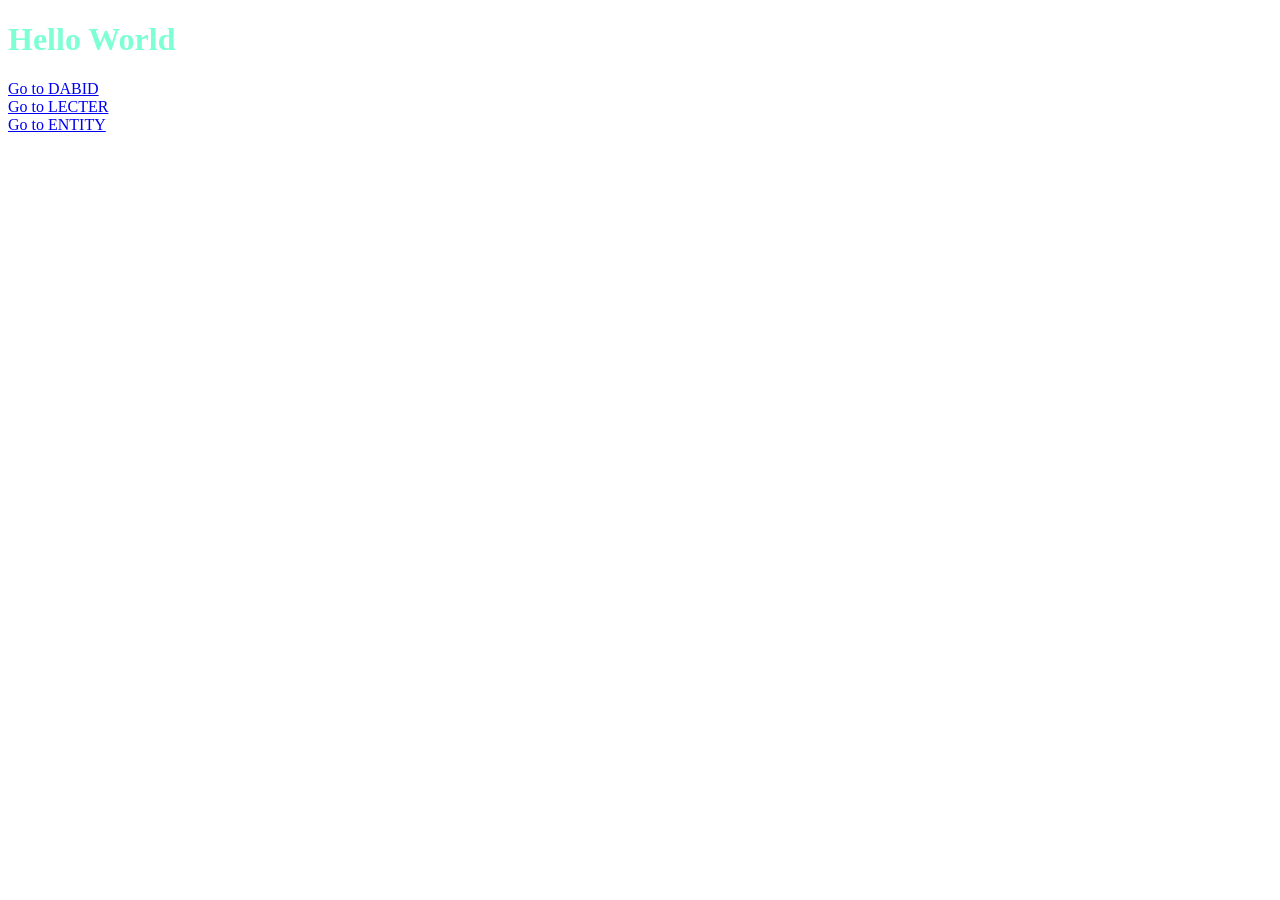
==== index.html @ 72cd7c96 "working hub and css" ====
<!DOCTYPE html>
<html>
    <head>
        <title>Diego Vegas' Portfolio</title>
        <link rel="stylesheet" href="style.css"/>
    </head>
    <body>
        <h1>Hello World</h1>
        <a href="dabid">Go to DABID</a><br>
        <a href="lecter">Go to LECTER</a><br>
        <a href="entity">Go to ENTITY</a>
    </body>
</html>
---- style.css ----
h1 {
    color:aquamarine
}
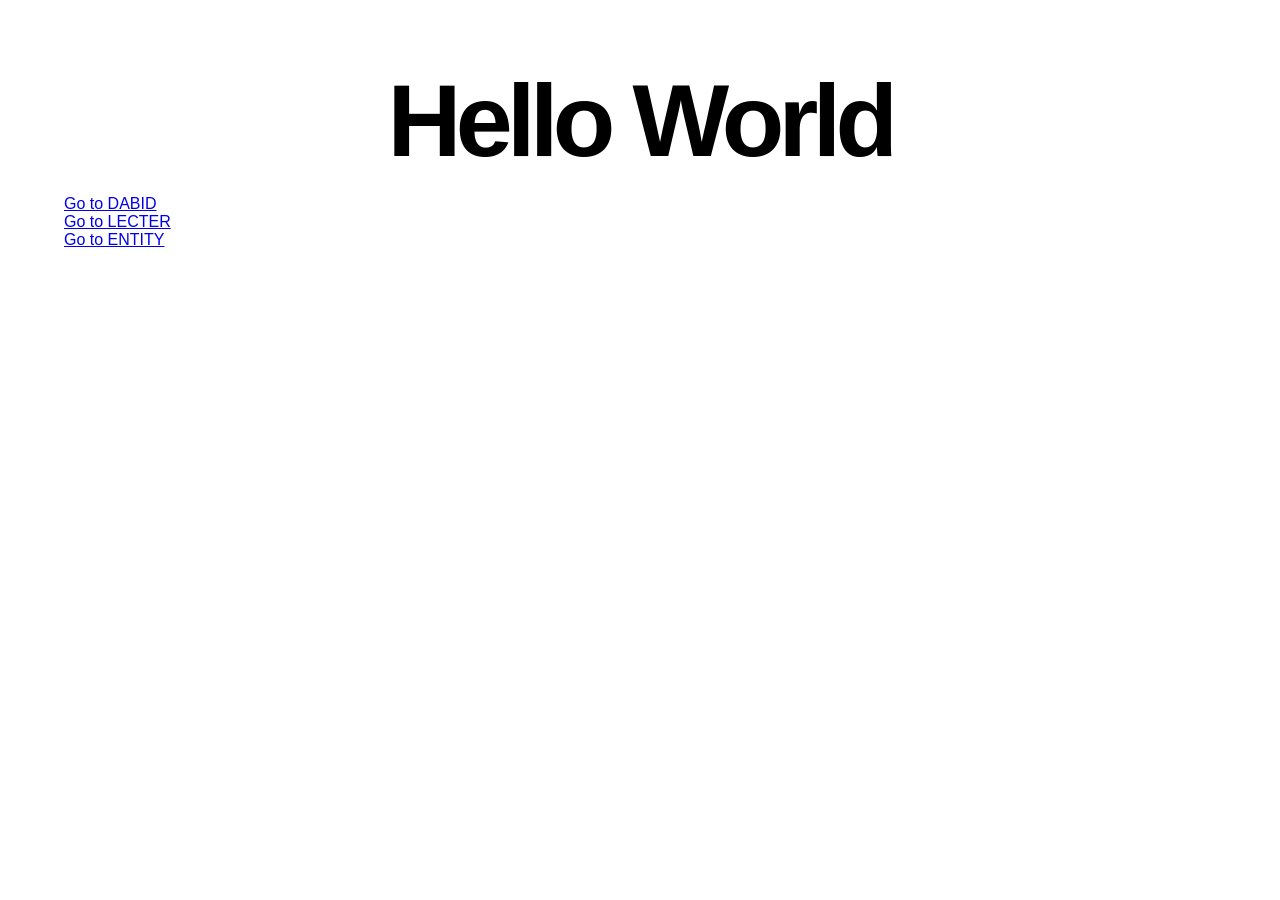
==== commit 5f604c3f: "css entity done; entity html injection fixed; favivicon and font server sending added" ====
--- a/index.html
+++ b/index.html
@@ -1,8 +1,10 @@
 <!DOCTYPE html>
 <html>
     <head>
+        <meta charset="UTF-8">
         <title>Diego Vegas' Portfolio</title>
         <link rel="stylesheet" href="style.css"/>
+        <link rel="icon" type="image/x-icon" href="resources/icono/favicon.ico">
     </head>
     <body>
         <h1>Hello World</h1>
--- a/style.css
+++ b/style.css
@@ -1,3 +1,536 @@
+:root {
+    --black: #000000;
+    --white: #ffffff;
+
+    --ink-60: #666666;
+    --ink-40: #999999;
+
+    --font-main: 'Helvetica Neue', Arial, sans-serif;
+
+    --max-width: 1180px;
+}
+
+
+/* ========================================
+   RESET
+   ======================================== */
+
+* {
+    box-sizing: border-box;
+    margin: 0;
+    padding: 0;
+}
+
+html {
+    width: 100%;
+}
+
+body {
+    width: 100%;
+    min-height: 100vh;
+
+    background: var(--white);
+    color: var(--black);
+
+    font-family: var(--font-main);
+
+    padding: 75px 5vw 80px;
+}
+
+img {
+    display: block;
+    max-width: 100%;
+}
+
+
+/* ========================================
+   MAIN TITLE
+   ======================================== */
+
 h1 {
-    color:aquamarine
+    width: 100%;
+    max-width: var(--max-width);
+
+    margin: 0 auto 28px;
+
+    font-family: var(--font-main);
+
+    font-size: clamp(3.2rem, 8vw, 7.8rem);
+    font-weight: 900;
+
+    letter-spacing: -0.055em;
+    line-height: 0.9;
+
+    text-align: center;
+
+    white-space: nowrap;
+}
+
+
+/* ========================================
+   SUBTITLE
+   ======================================== */
+
+h2 {
+    width: 100%;
+    max-width: var(--max-width);
+
+    margin: 0 auto 42px;
+
+    font-family: var(--font-main);
+
+    font-size: 13px;
+    font-weight: 500;
+
+    letter-spacing: 0.08em;
+
+    color: var(--ink-60);
+
+    text-align: center;
+
+    text-transform: uppercase;
+}
+
+
+/* ========================================
+   SEARCH FORM
+   ======================================== */
+
+form {
+    position: relative;
+
+    width: 100%;
+    max-width: var(--max-width);
+
+    height: 48px;
+
+    margin: 0 auto 22px;
+
+    border-bottom: 1.5px solid var(--black);
+}
+
+
+/* ========================================
+   SEARCH INPUT
+   ======================================== */
+
+input[type="text"] {
+    width: 100%;
+    height: 48px;
+
+    border: none;
+    outline: none;
+
+    background: transparent;
+
+    color: var(--black);
+
+    font-family: var(--font-main);
+
+    font-size: 24px;
+    font-weight: 400;
+
+    text-align: center;
+
+    padding: 17px 10px 0 10px;
+}
+
+input[type="text"]::placeholder {
+    color: var(--ink-40);
+}
+
+input[type="text"]:focus {
+    outline: none;
+}
+
+
+/* ========================================
+   SEARCH BUTTON
+   ======================================== */
+
+button[type="submit"] {
+    position: absolute;
+
+    right: 5px;
+    bottom: 8px;
+
+    width: 28px;
+    height: 28px;
+
+    border: none;
+
+    background: transparent;
+
+    cursor: pointer;
+
+    transition: opacity 0.2s ease;
+}
+
+button[type="submit"]::before {
+    content: "";
+
+    position: absolute;
+
+    width: 15px;
+    height: 15px;
+
+    left: 2px;
+    top: 2px;
+
+    border: 1.6px solid var(--black);
+
+    border-radius: 50%;
+}
+
+button[type="submit"]::after {
+    content: "";
+
+    position: absolute;
+
+    width: 8px;
+    height: 1.6px;
+
+    left: 15px;
+    top: 18px;
+
+    background: var(--black);
+
+    transform: rotate(45deg);
+    transform-origin: left center;
+}
+
+button[type="submit"]:hover {
+    opacity: 0.4;
+}
+
+
+/* ========================================
+   SEARCH STATUS
+   ======================================== */
+
+p:first-of-type {
+    width: 100%;
+    max-width: var(--max-width);
+
+    margin: 0 auto 65px;
+
+    font-family: var(--font-main);
+
+    font-size: 11px;
+    font-weight: 400;
+
+    letter-spacing: 0.015em;
+
+    color: var(--ink-40);
+
+    text-align: center;
+}
+
+
+/* ========================================
+   RESULTS GRID
+   ======================================== */
+
+.results {
+    width: 100%;
+    max-width: var(--max-width);
+
+    margin: 0 auto;
+
+    display: grid;
+
+    grid-template-columns: repeat(5, minmax(0, 1fr));
+
+    column-gap: 30px;
+
+    counter-reset: result-index;
+}
+
+
+/* ========================================
+   RESULT
+   ======================================== */
+
+.result {
+    min-width: 0;
+
+    display: flex;
+    flex-direction: column;
+
+    counter-increment: result-index;
+}
+
+
+/* ========================================
+   RESULT IMAGE
+   ======================================== */
+
+.result img {
+    width: 100%;
+    height: 220px;
+
+    object-fit: contain;
+    object-position: center;
+
+    background: var(--white);
+
+    margin: 0 auto 22px;
+
+    transition: transform 0.3s ease;
+}
+
+.result img:hover {
+    transform: scale(1.025);
+}
+
+
+/* ========================================
+   RESULT INFORMATION
+   ======================================== */
+
+.result-info {
+    width: 100%;
+
+    text-align: center;
+}
+
+
+/* ========================================
+   RESULT NUMBER
+   ======================================== */
+
+.result-info::before {
+    content: counter(result-index, decimal-leading-zero);
+
+    display: block;
+
+    margin-bottom: 9px;
+
+    font-family: var(--font-main);
+
+    font-size: 11px;
+    font-weight: 500;
+
+    letter-spacing: 0.05em;
+
+    color: var(--ink-40);
+}
+
+
+/* ========================================
+   RESULT TITLE
+   ======================================== */
+
+.result h3 {
+    min-height: 50px;
+
+    margin-bottom: 11px;
+
+    font-family: var(--font-main);
+
+    font-size: 24px;
+    font-weight: 500;
+
+    letter-spacing: -0.025em;
+
+    line-height: 1.05;
+
+    color: var(--black);
+}
+
+
+/* ========================================
+   DESCRIPTION
+   ======================================== */
+
+.result-info p {
+    width: 100%;
+    max-width: 28ch;
+
+    min-height: 54px;
+
+    margin: 0 auto 17px;
+
+    font-family: var(--font-main);
+
+    font-size: 12px;
+    font-weight: 400;
+
+    line-height: 1.5;
+
+    color: var(--ink-60);
+
+    display: -webkit-box;
+
+    line-clamp: 3;
+    -webkit-box-orient: vertical;
+
+    overflow: hidden;
+}
+
+
+/* ========================================
+   METADATA
+   ======================================== */
+
+.score,
+.ped,
+.syn,
+.qid {
+    display: block;
+
+    margin-bottom: 5px;
+
+    font-family: var(--font-main);
+
+    font-size: 10.5px;
+    font-weight: 400;
+
+    line-height: 1.4;
+
+    color: var(--ink-40);
+}
+
+
+/* ========================================
+   METADATA LABELS
+   ======================================== */
+
+.score::before,
+.ped::before,
+.syn::before,
+.qid::before {
+    font-weight: 500;
+
+    color: var(--ink-60);
+}
+
+.score::before {
+    content: "score ";
+}
+
+.ped::before {
+    content: "ped ";
+}
+
+.syn::before {
+    content: "syn ";
+}
+
+.qid::before {
+    content: "qid ";
+}
+
+
+/* ========================================
+   SCORE
+   ======================================== */
+
+.score {
+    color: var(--black);
+
+    font-weight: 600;
+}
+
+.score::before {
+    color: var(--black);
+
+    font-weight: 600;
+}
+
+
+/* ========================================
+   MOBILE
+   ======================================== */
+
+@media (max-width: 750px) {
+
+    body {
+        padding: 50px 24px 50px;
+    }
+
+
+    h1 {
+        font-size: 11vw;
+
+        letter-spacing: -0.06em;
+
+        margin-bottom: 22px;
+    }
+
+
+    h2 {
+        font-size: 10px;
+
+        line-height: 1.5;
+
+        margin-bottom: 30px;
+    }
+
+
+    form {
+        height: 44px;
+    }
+
+
+    input[type="text"] {
+        height: 44px;
+
+        font-size: 20px;
+
+        padding: 14px 10px 0 10px;
+    }
+
+
+    button[type="submit"] {
+        bottom: 6px;
+    }
+
+
+    p:first-of-type {
+        font-size: 9px;
+
+        line-height: 1.5;
+
+        margin-bottom: 45px;
+    }
+
+
+    .results {
+        grid-template-columns: repeat(2, minmax(0, 1fr));
+
+        column-gap: 20px;
+        row-gap: 45px;
+    }
+
+
+    .result img {
+        height: 180px;
+
+        margin-bottom: 17px;
+    }
+
+
+    .result h3 {
+        min-height: 42px;
+
+        font-size: 20px;
+    }
+
+
+    .result-info p {
+        min-height: 45px;
+
+        font-size: 10px;
+
+        max-width: 23ch;
+    }
+
+
+    .score,
+    .ped,
+    .syn,
+    .qid {
+        font-size: 9px;
+    }
 }
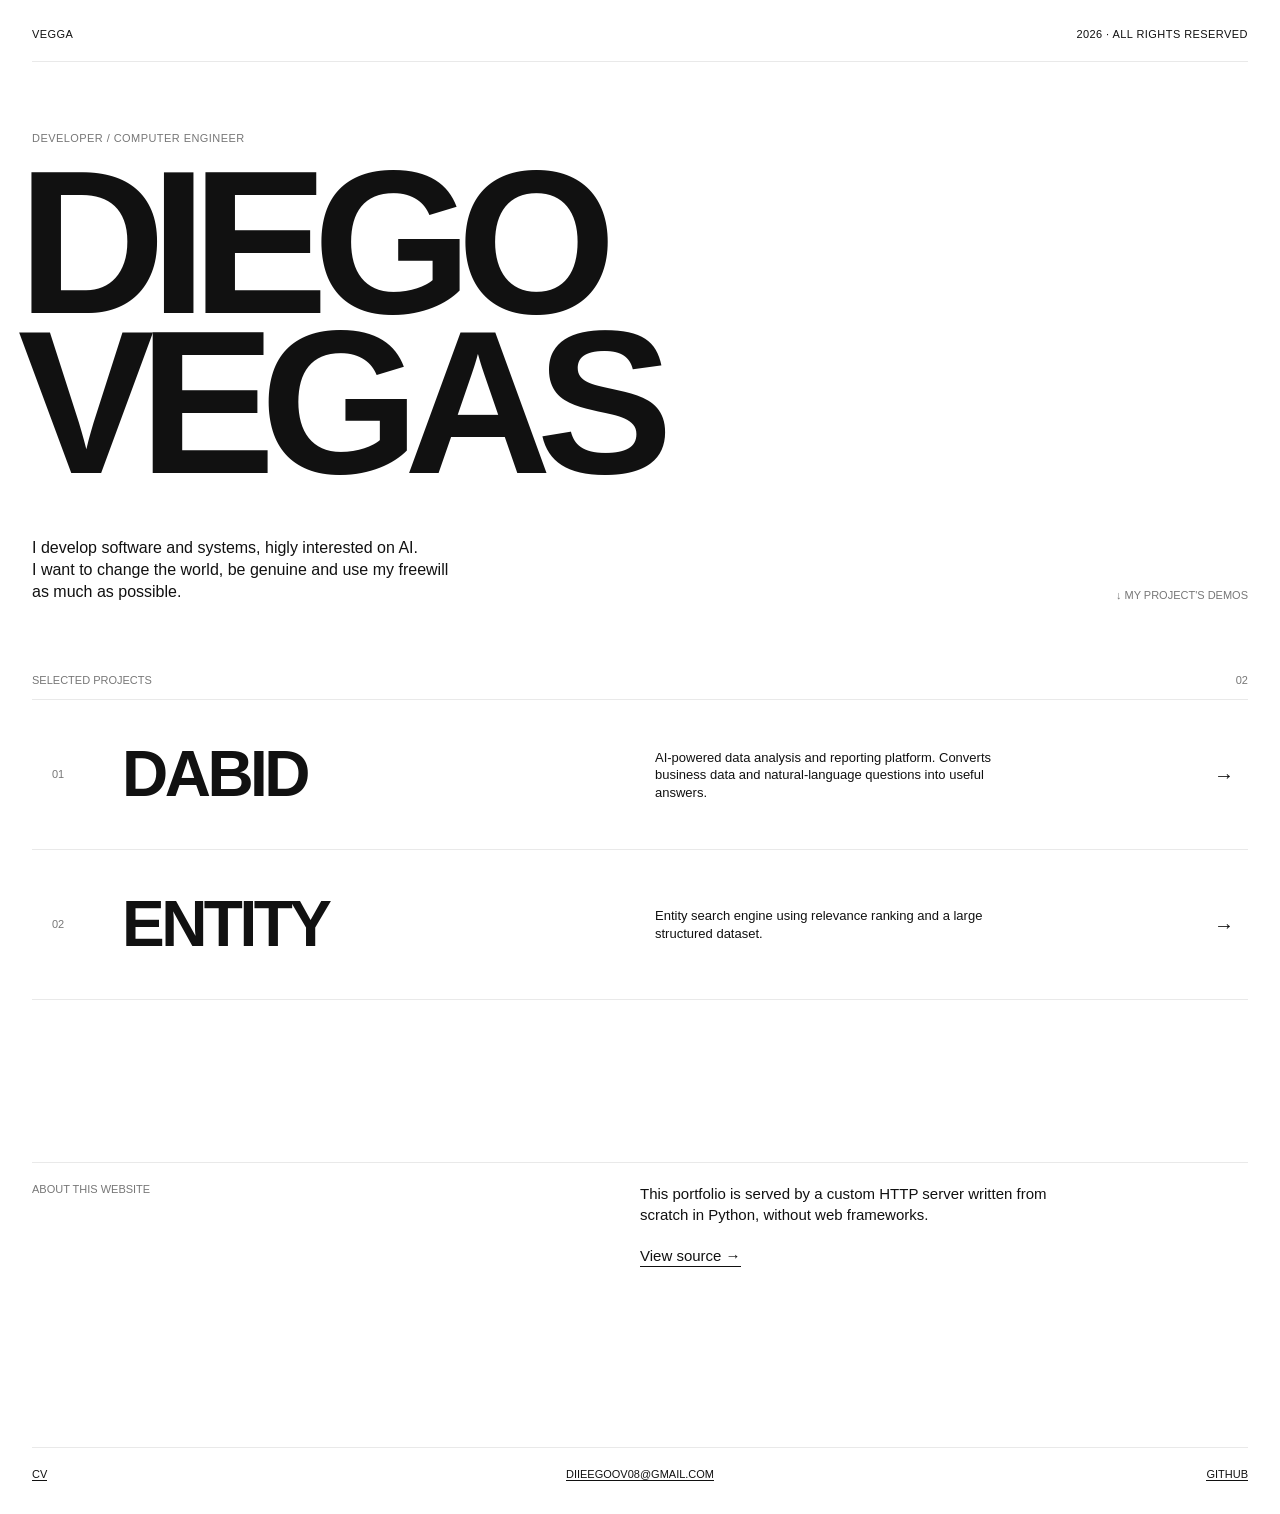
==== commit 817613b7: "css hub done and server path bug fixed" ====
--- a/index.html
+++ b/index.html
@@ -1,15 +1,167 @@
 <!DOCTYPE html>
-<html>
+
+<html lang="es">
+
     <head>
         <meta charset="UTF-8">
-        <title>Diego Vegas' Portfolio</title>
-        <link rel="stylesheet" href="style.css"/>
-        <link rel="icon" type="image/x-icon" href="resources/icono/favicon.ico">
+        <meta name="viewport" content="width=device-width, initial-scale=1.0">
+
+    <title>Diego Vegas | Portfolio</title>
+
+    <link rel="stylesheet" href="style.css">
+    <link rel="icon" type="image/x-icon" href="resources/icono/favicon.ico">
+
     </head>
+
     <body>
-        <h1>Hello World</h1>
-        <a href="dabid">Go to DABID</a><br>
-        <a href="lecter">Go to LECTER</a><br>
-        <a href="entity">Go to ENTITY</a>
+
+        <main>
+
+            <nav class="topbar">
+
+                <div class="topbar-left">
+                    <span>VEGGA</span>
+                    
+                </div>
+
+                <div class="topbar-right">
+                    2026 · ALL RIGHTS RESERVED
+                </div>
+
+            </nav>
+
+
+            <header class="hero">
+
+                <div class="hero-label">
+                    Developer / Computer Engineer
+                </div>
+
+                <h1>
+                    DIEGO<br>VEGAS
+                </h1>
+
+                <div class="hero-bottom">
+
+                    <p class="hero-description">
+                        I develop software and systems, higly interested on AI.<br>
+                        I want to change the world, be genuine and use my freewill as much as possible.
+                    </p>
+
+                    <div class="scroll-label">
+                        ↓ My project's demos
+                    </div>
+
+                </div>
+
+            </header>
+
+
+
+            <section>
+
+                <div class="section-header">
+                    <span>Selected projects</span>
+                    <span>02</span>
+                </div>
+
+
+                <div class="projects">
+
+                    <a class="project" href="dabid">
+
+                        <span class="project-number">
+                            01
+                        </span>
+
+                        <span class="project-name">
+                            DABID
+                        </span>
+
+                        <span class="project-description">
+                            AI-powered data analysis and
+                            reporting platform. Converts
+                            business data and natural-language
+                            questions into useful answers.
+                        </span>
+
+                        <span class="project-arrow">
+                            →
+                        </span>
+
+                    </a>
+
+
+                    <a class="project" href="entity">
+
+                        <span class="project-number">
+                            02
+                        </span>
+
+                        <span class="project-name">
+                            ENTITY
+                        </span>
+
+                        <span class="project-description">
+                            Entity search engine using
+                            relevance ranking and a large
+                            structured dataset.
+                        </span>
+
+                        <span class="project-arrow">
+                            →
+                        </span>
+
+                    </a>
+
+                </div>
+
+            </section>
+
+            <section class="server-section">
+
+                <div class="server-label">
+                    About this website
+                </div>
+
+                <div class="server-text">
+
+                    This portfolio is served by a custom
+                    HTTP server written from scratch in Python,
+                    without web frameworks.
+
+                    <br>
+
+                    <a href="https://github.com/kkuntav/portfolio">
+                        View source →
+                    </a>
+
+                </div>
+
+            </section>
+
+            <footer>
+
+                <div>
+                    <a href="https://github.com/kkuntav">
+                        CV
+                    </a>
+                </div>
+
+                <div class="center">
+                    <a href="mailto:diieegoov08@gmail.com" style="text-decoration: none">diieegoov08@gmail.com</a>
+                </div>
+
+                <div class="right">
+                    <a href="https://github.com/kkuntav">
+                        GITHUB
+                    </a>
+                </div>
+
+            </footer>
+
+        </main>
+
     </body>
+
 </html>
--- a/style.css
+++ b/style.css
@@ -1,536 +1,317 @@
-:root {
-    --black: #000000;
-    --white: #ffffff;
-
-    --ink-60: #666666;
-    --ink-40: #999999;
-
-    --font-main: 'Helvetica Neue', Arial, sans-serif;
-
-    --max-width: 1180px;
-}
-
-
-/* ========================================
-   RESET
-   ======================================== */
-
 * {
-    box-sizing: border-box;
-    margin: 0;
-    padding: 0;
+margin: 0;
+padding: 0;
+box-sizing: border-box;
 }
 
 html {
-    width: 100%;
+scroll-behavior: smooth;
+-webkit-font-smoothing: antialiased;
 }
 
 body {
-    width: 100%;
-    min-height: 100vh;
-
-    background: var(--white);
-    color: var(--black);
-
-    font-family: var(--font-main);
-
-    padding: 75px 5vw 80px;
-}
-
-img {
+background: #ffffff;
+color: #111111;
+font-family: Helvetica, Arial, sans-serif;
+line-height: 1.2;
+}
+
+a {
+color: inherit;
+text-decoration: none;
+}
+
+
+main {
+width: 100%;
+padding: 28px 32px 32px;
+}
+
+.topbar {
+display: grid;
+grid-template-columns: 1fr 1fr;
+align-items: center;
+
+padding-bottom: 20px;
+margin-bottom: 6vh;
+border-bottom: 1px solid #e9e9e9;
+
+font-size: 11px;
+text-transform: uppercase;
+letter-spacing: 0.04em;
+
+}
+
+.topbar-left {
+display: flex;
+align-items: center;
+gap: 8px;
+}
+
+.topbar-logo {
+width: 16px;
+height: auto;
+display: block;
+}
+
+.topbar-right {
+text-align: right;
+}
+
+.hero {
+min-height: 62vh;
+
+display: flex;
+flex-direction: column;
+justify-content: flex-end;
+
+padding-bottom: 8vh;
+
+}
+
+.hero-label {
+font-size: 11px;
+text-transform: uppercase;
+letter-spacing: 0.04em;
+color: #777777;
+
+margin-bottom: 18px;
+
+}
+
+.hero h1 {
+font-size: clamp(5rem, 16vw, 15rem);
+font-weight: 700;
+
+letter-spacing: -0.075em;
+line-height: 0.78;
+
+margin-left: -0.07em;
+
+}
+
+.hero-bottom {
+display: flex;
+justify-content: space-between;
+align-items: flex-end;
+
+margin-top: 55px;
+
+}
+
+.hero-description {
+max-width: 420px;
+
+font-size: 16px;
+line-height: 1.35;
+
+}
+
+.scroll-label {
+font-size: 11px;
+text-transform: uppercase;
+color: #777777;
+}
+
+
+.section-header {
+display: flex;
+justify-content: space-between;
+
+padding-bottom: 12px;
+
+border-bottom: 1px solid #e9e9e9;
+
+font-size: 11px;
+text-transform: uppercase;
+color: #777777;
+
+}
+
+.projects {
+margin-top: 0;
+}
+
+.project {
+display: grid;
+grid-template-columns: 70px 1fr 1fr 40px;
+align-items: center;
+
+min-height: 150px;
+
+border-bottom: 1px solid #e9e9e9;
+
+transition:
+    padding 0.25s ease,
+    background 0.25s ease;
+
+}
+
+.project {
+padding-left: 20px;
+padding-right: 20px;
+}
+
+.project-number {
+font-size: 11px;
+color: #777777;
+}
+
+.project-name {
+font-size: clamp(2.3rem, 5vw, 5rem);
+font-weight: 700;
+
+letter-spacing: -0.055em;
+line-height: 0.9;
+
+}
+
+.project-description {
+font-size: 13px;
+line-height: 1.35;
+
+max-width: 360px;
+
+}
+
+.project-arrow {
+text-align: right;
+font-size: 20px;
+
+transition: transform 0.25s ease;
+
+}
+
+.project .project-arrow {
+transform: translateX(6px);
+}
+
+.server-section {
+display: grid;
+grid-template-columns: 1fr 1fr;
+
+margin-top: 18vh;
+padding-top: 20px;
+
+border-top: 1px solid #e9e9e9;
+
+}
+
+.server-label {
+font-size: 11px;
+text-transform: uppercase;
+color: #777777;
+}
+
+.server-text {
+max-width: 420px;
+
+font-size: 15px;
+line-height: 1.4;
+
+}
+
+.server-text a {
+display: inline-block;
+
+margin-top: 20px;
+
+border-bottom: 1px solid #111111;
+
+}
+
+
+footer {
+display: grid;
+grid-template-columns: 1fr 1fr 1fr;
+
+margin-top: 20vh;
+padding-top: 20px;
+
+border-top: 1px solid #e9e9e9;
+
+font-size: 11px;
+text-transform: uppercase;
+
+}
+
+footer .center {
+text-align: center;
+}
+
+footer .right {
+text-align: right;
+} 
+
+footer a {
+border-bottom: 1px solid transparent;
+color: inherit; 
+text-decoration: none;
+border-color: #111111;
+transition: border-color 0.2s ease;
+
+}
+
+footer a:hover { text-decoration: none; }
+
+
+/* mobiel part */
+@media (max-width: 700px) {
+
+main {
+    padding: 20px;
+}
+
+.hero {
+    min-height: 65vh;
+}
+
+.hero h1 {
+    font-size: clamp(4.5rem, 23vw, 9rem);
+}
+
+.hero-bottom {
     display: block;
-    max-width: 100%;
-}
-
-
-/* ========================================
-   MAIN TITLE
-   ======================================== */
-
-h1 {
-    width: 100%;
-    max-width: var(--max-width);
-
-    margin: 0 auto 28px;
-
-    font-family: var(--font-main);
-
-    font-size: clamp(3.2rem, 8vw, 7.8rem);
-    font-weight: 900;
-
-    letter-spacing: -0.055em;
-    line-height: 0.9;
-
-    text-align: center;
-
-    white-space: nowrap;
-}
-
-
-/* ========================================
-   SUBTITLE
-   ======================================== */
-
-h2 {
-    width: 100%;
-    max-width: var(--max-width);
-
-    margin: 0 auto 42px;
-
-    font-family: var(--font-main);
-
-    font-size: 13px;
-    font-weight: 500;
-
-    letter-spacing: 0.08em;
-
-    color: var(--ink-60);
-
-    text-align: center;
-
-    text-transform: uppercase;
-}
-
-
-/* ========================================
-   SEARCH FORM
-   ======================================== */
-
-form {
-    position: relative;
-
-    width: 100%;
-    max-width: var(--max-width);
-
-    height: 48px;
-
-    margin: 0 auto 22px;
-
-    border-bottom: 1.5px solid var(--black);
-}
-
-
-/* ========================================
-   SEARCH INPUT
-   ======================================== */
-
-input[type="text"] {
-    width: 100%;
-    height: 48px;
-
-    border: none;
-    outline: none;
-
-    background: transparent;
-
-    color: var(--black);
-
-    font-family: var(--font-main);
-
-    font-size: 24px;
-    font-weight: 400;
-
-    text-align: center;
-
-    padding: 17px 10px 0 10px;
-}
-
-input[type="text"]::placeholder {
-    color: var(--ink-40);
-}
-
-input[type="text"]:focus {
-    outline: none;
-}
-
-
-/* ========================================
-   SEARCH BUTTON
-   ======================================== */
-
-button[type="submit"] {
-    position: absolute;
-
-    right: 5px;
-    bottom: 8px;
-
-    width: 28px;
-    height: 28px;
-
-    border: none;
-
-    background: transparent;
-
-    cursor: pointer;
-
-    transition: opacity 0.2s ease;
-}
-
-button[type="submit"]::before {
-    content: "";
-
-    position: absolute;
-
-    width: 15px;
-    height: 15px;
-
-    left: 2px;
-    top: 2px;
-
-    border: 1.6px solid var(--black);
-
-    border-radius: 50%;
-}
-
-button[type="submit"]::after {
-    content: "";
-
-    position: absolute;
-
-    width: 8px;
-    height: 1.6px;
-
-    left: 15px;
-    top: 18px;
-
-    background: var(--black);
-
-    transform: rotate(45deg);
-    transform-origin: left center;
-}
-
-button[type="submit"]:hover {
-    opacity: 0.4;
-}
-
-
-/* ========================================
-   SEARCH STATUS
-   ======================================== */
-
-p:first-of-type {
-    width: 100%;
-    max-width: var(--max-width);
-
-    margin: 0 auto 65px;
-
-    font-family: var(--font-main);
-
-    font-size: 11px;
-    font-weight: 400;
-
-    letter-spacing: 0.015em;
-
-    color: var(--ink-40);
-
-    text-align: center;
-}
-
-
-/* ========================================
-   RESULTS GRID
-   ======================================== */
-
-.results {
-    width: 100%;
-    max-width: var(--max-width);
-
-    margin: 0 auto;
-
-    display: grid;
-
-    grid-template-columns: repeat(5, minmax(0, 1fr));
-
-    column-gap: 30px;
-
-    counter-reset: result-index;
-}
-
-
-/* ========================================
-   RESULT
-   ======================================== */
-
-.result {
-    min-width: 0;
-
-    display: flex;
-    flex-direction: column;
-
-    counter-increment: result-index;
-}
-
-
-/* ========================================
-   RESULT IMAGE
-   ======================================== */
-
-.result img {
-    width: 100%;
-    height: 220px;
-
-    object-fit: contain;
-    object-position: center;
-
-    background: var(--white);
-
-    margin: 0 auto 22px;
-
-    transition: transform 0.3s ease;
-}
-
-.result img:hover {
-    transform: scale(1.025);
-}
-
-
-/* ========================================
-   RESULT INFORMATION
-   ======================================== */
-
-.result-info {
-    width: 100%;
-
-    text-align: center;
-}
-
-
-/* ========================================
-   RESULT NUMBER
-   ======================================== */
-
-.result-info::before {
-    content: counter(result-index, decimal-leading-zero);
-
-    display: block;
-
-    margin-bottom: 9px;
-
-    font-family: var(--font-main);
-
-    font-size: 11px;
-    font-weight: 500;
-
-    letter-spacing: 0.05em;
-
-    color: var(--ink-40);
-}
-
-
-/* ========================================
-   RESULT TITLE
-   ======================================== */
-
-.result h3 {
-    min-height: 50px;
-
-    margin-bottom: 11px;
-
-    font-family: var(--font-main);
-
-    font-size: 24px;
-    font-weight: 500;
-
-    letter-spacing: -0.025em;
-
-    line-height: 1.05;
-
-    color: var(--black);
-}
-
-
-/* ========================================
-   DESCRIPTION
-   ======================================== */
-
-.result-info p {
-    width: 100%;
-    max-width: 28ch;
-
-    min-height: 54px;
-
-    margin: 0 auto 17px;
-
-    font-family: var(--font-main);
-
-    font-size: 12px;
-    font-weight: 400;
-
-    line-height: 1.5;
-
-    color: var(--ink-60);
-
-    display: -webkit-box;
-
-    line-clamp: 3;
-    -webkit-box-orient: vertical;
-
-    overflow: hidden;
-}
-
-
-/* ========================================
-   METADATA
-   ======================================== */
-
-.score,
-.ped,
-.syn,
-.qid {
-    display: block;
-
-    margin-bottom: 5px;
-
-    font-family: var(--font-main);
-
-    font-size: 10.5px;
-    font-weight: 400;
-
-    line-height: 1.4;
-
-    color: var(--ink-40);
-}
-
-
-/* ========================================
-   METADATA LABELS
-   ======================================== */
-
-.score::before,
-.ped::before,
-.syn::before,
-.qid::before {
-    font-weight: 500;
-
-    color: var(--ink-60);
-}
-
-.score::before {
-    content: "score ";
-}
-
-.ped::before {
-    content: "ped ";
-}
-
-.syn::before {
-    content: "syn ";
-}
-
-.qid::before {
-    content: "qid ";
-}
-
-
-/* ========================================
-   SCORE
-   ======================================== */
-
-.score {
-    color: var(--black);
-
-    font-weight: 600;
-}
-
-.score::before {
-    color: var(--black);
-
-    font-weight: 600;
-}
-
-
-/* ========================================
-   MOBILE
-   ======================================== */
-
-@media (max-width: 750px) {
-
-    body {
-        padding: 50px 24px 50px;
-    }
-
-
-    h1 {
-        font-size: 11vw;
-
-        letter-spacing: -0.06em;
-
-        margin-bottom: 22px;
-    }
-
-
-    h2 {
-        font-size: 10px;
-
-        line-height: 1.5;
-
-        margin-bottom: 30px;
-    }
-
-
-    form {
-        height: 44px;
-    }
-
-
-    input[type="text"] {
-        height: 44px;
-
-        font-size: 20px;
-
-        padding: 14px 10px 0 10px;
-    }
-
-
-    button[type="submit"] {
-        bottom: 6px;
-    }
-
-
-    p:first-of-type {
-        font-size: 9px;
-
-        line-height: 1.5;
-
-        margin-bottom: 45px;
-    }
-
-
-    .results {
-        grid-template-columns: repeat(2, minmax(0, 1fr));
-
-        column-gap: 20px;
-        row-gap: 45px;
-    }
-
-
-    .result img {
-        height: 180px;
-
-        margin-bottom: 17px;
-    }
-
-
-    .result h3 {
-        min-height: 42px;
-
-        font-size: 20px;
-    }
-
-
-    .result-info p {
-        min-height: 45px;
-
-        font-size: 10px;
-
-        max-width: 23ch;
-    }
-
-
-    .score,
-    .ped,
-    .syn,
-    .qid {
-        font-size: 9px;
-    }
+}
+
+.hero-description {
+    max-width: 330px;
+}
+
+.scroll-label {
+    margin-top: 30px;
+}
+
+.project {
+    grid-template-columns: 35px 1fr 25px;
+    min-height: 125px;
+}
+
+.project-description {
+    display: none;
+}
+
+.project-name {
+    font-size: clamp(2.2rem, 12vw, 4rem);
+}
+
+.server-section {
+    grid-template-columns: 1fr;
+    gap: 30px;
+
+    margin-top: 15vh;
+}
+
+footer {
+    grid-template-columns: 1fr;
+    gap: 15px;
+
+    margin-top: 15vh;
+}
+
+footer .center,
+footer .right {
+    text-align: left;
+}
+
 }
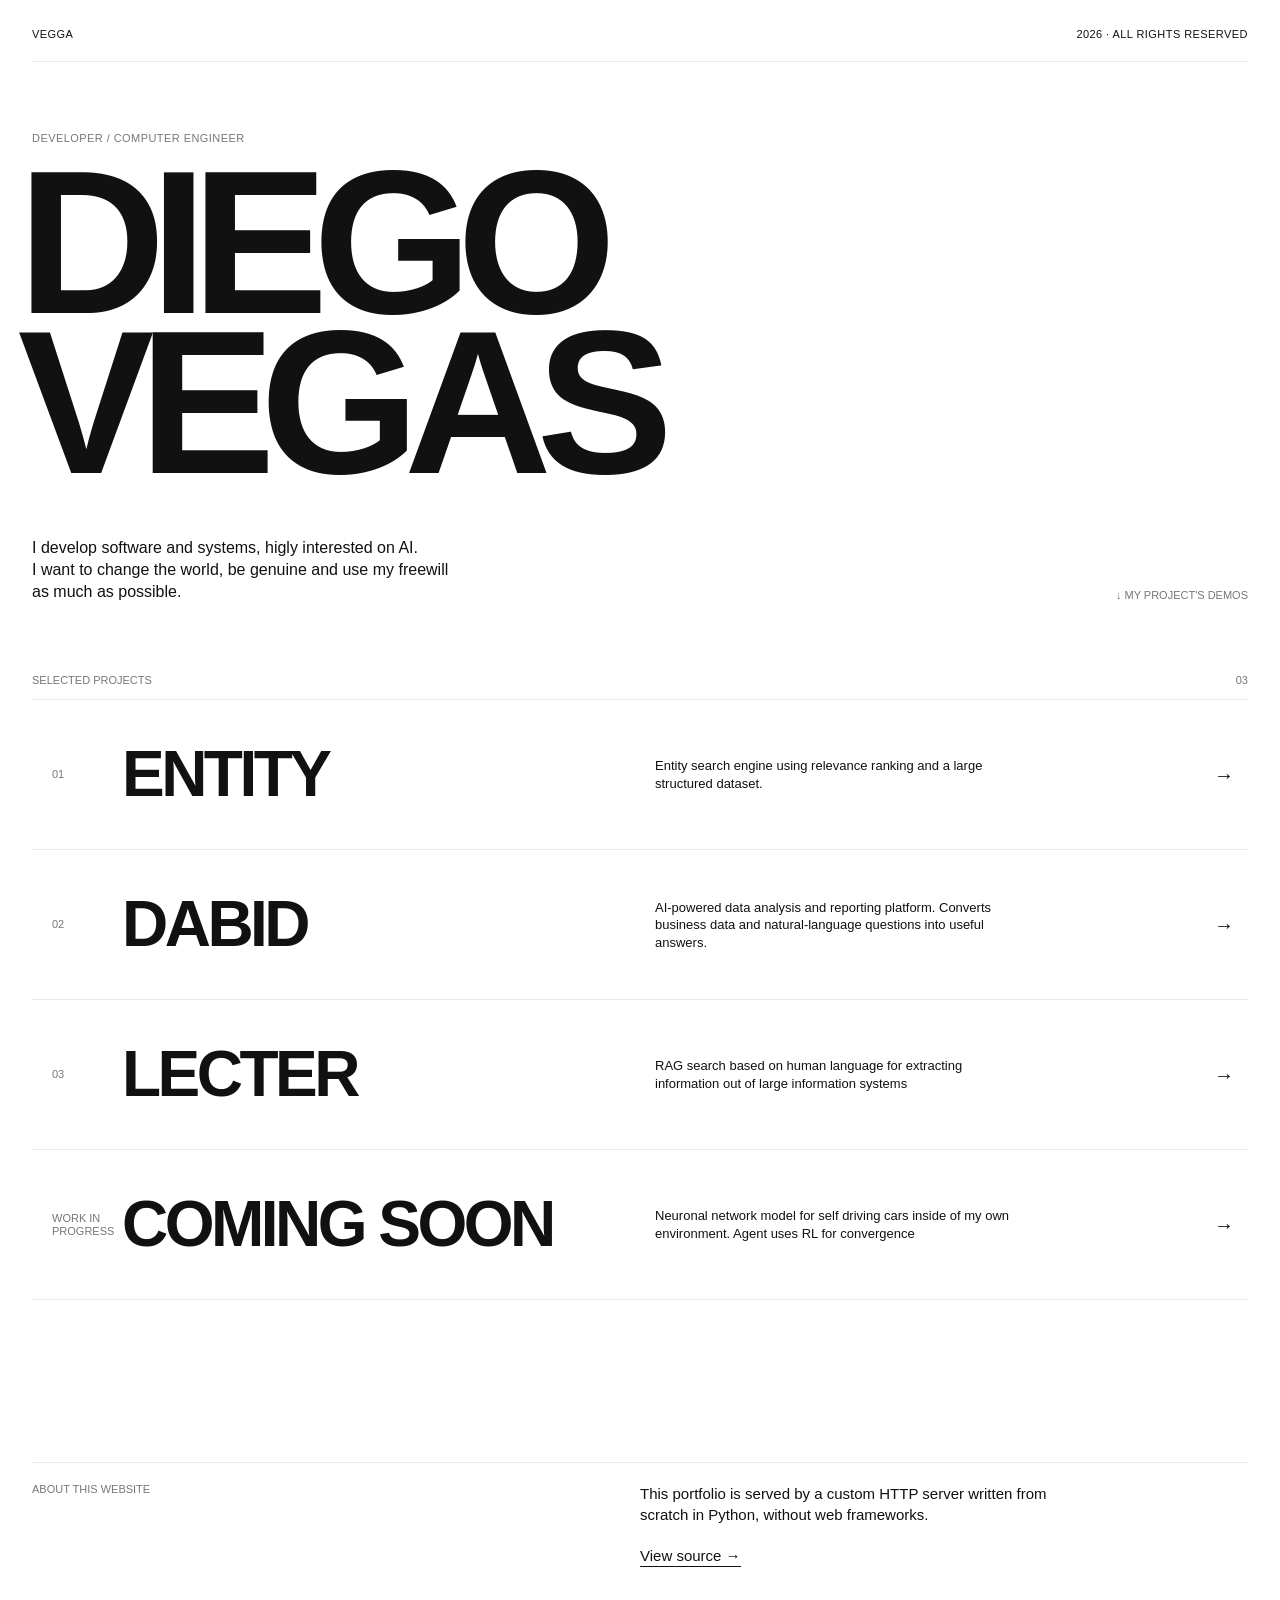
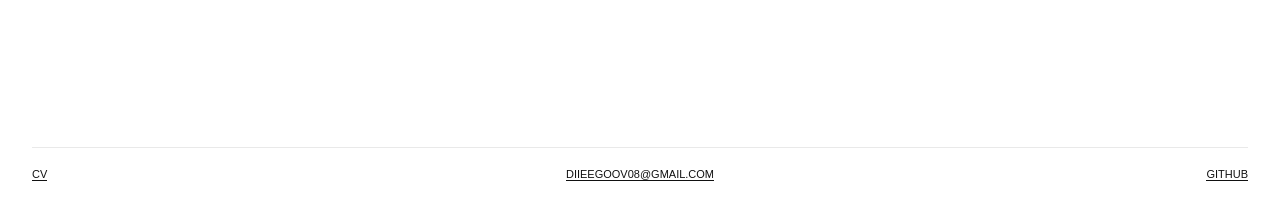
==== commit f70b3d54: "setting for rest of projects" ====
--- a/index.html
+++ b/index.html
@@ -62,16 +62,38 @@
 
                 <div class="section-header">
                     <span>Selected projects</span>
-                    <span>02</span>
+                    <span>03</span>
                 </div>
 
 
                 <div class="projects">
 
+                    <a class="project" href="entity">
+
+                        <span class="project-number">
+                            01
+                        </span>
+
+                        <span class="project-name">
+                            ENTITY
+                        </span>
+
+                        <span class="project-description">
+                            Entity search engine using
+                            relevance ranking and a large
+                            structured dataset.
+                        </span>
+
+                        <span class="project-arrow">
+                            →
+                        </span>
+
+                    </a>
+
                     <a class="project" href="dabid">
 
                         <span class="project-number">
-                            01
+                            02
                         </span>
 
                         <span class="project-name">
@@ -91,21 +113,41 @@
 
                     </a>
 
-
-                    <a class="project" href="entity">
-
-                        <span class="project-number">
-                            02
-                        </span>
-
-                        <span class="project-name">
-                            ENTITY
-                        </span>
-
-                        <span class="project-description">
-                            Entity search engine using
-                            relevance ranking and a large
-                            structured dataset.
+                    <a class="project" href="lecter">
+
+                        <span class="project-number">
+                            03
+                        </span>
+
+                        <span class="project-name">
+                            LECTER
+                        </span>
+
+                        <span class="project-description">
+                            RAG search based on human language 
+                            for extracting information out of large
+                            information systems
+                        </span>
+
+                        <span class="project-arrow">
+                            →
+                        </span>
+
+                    </a>
+
+                    <a class="project" href="">
+
+                        <span class="project-number">
+                            WORK IN<br>PROGRESS
+                        </span>
+
+                        <span class="project-name">
+                            COMING SOON
+                        </span>
+
+                        <span class="project-description">
+                            Neuronal network model for self driving cars inside
+                            of my own environment. Agent uses RL for convergence
                         </span>
 
                         <span class="project-arrow">
--- a/style.css
+++ b/style.css
@@ -254,6 +254,20 @@
 
 footer a:hover { text-decoration: none; }
 
+/* SCROLLBAR */ 
+::-webkit-scrollbar { 
+    width: 5px; 
+} 
+::-webkit-scrollbar-track { 
+    background: #ffffff; 
+} 
+::-webkit-scrollbar-thumb { 
+    background: #cccccc; 
+} 
+::-webkit-scrollbar-thumb:hover { 
+    background: #999999; 
+}
+
 
 /* mobiel part */
 @media (max-width: 700px) {
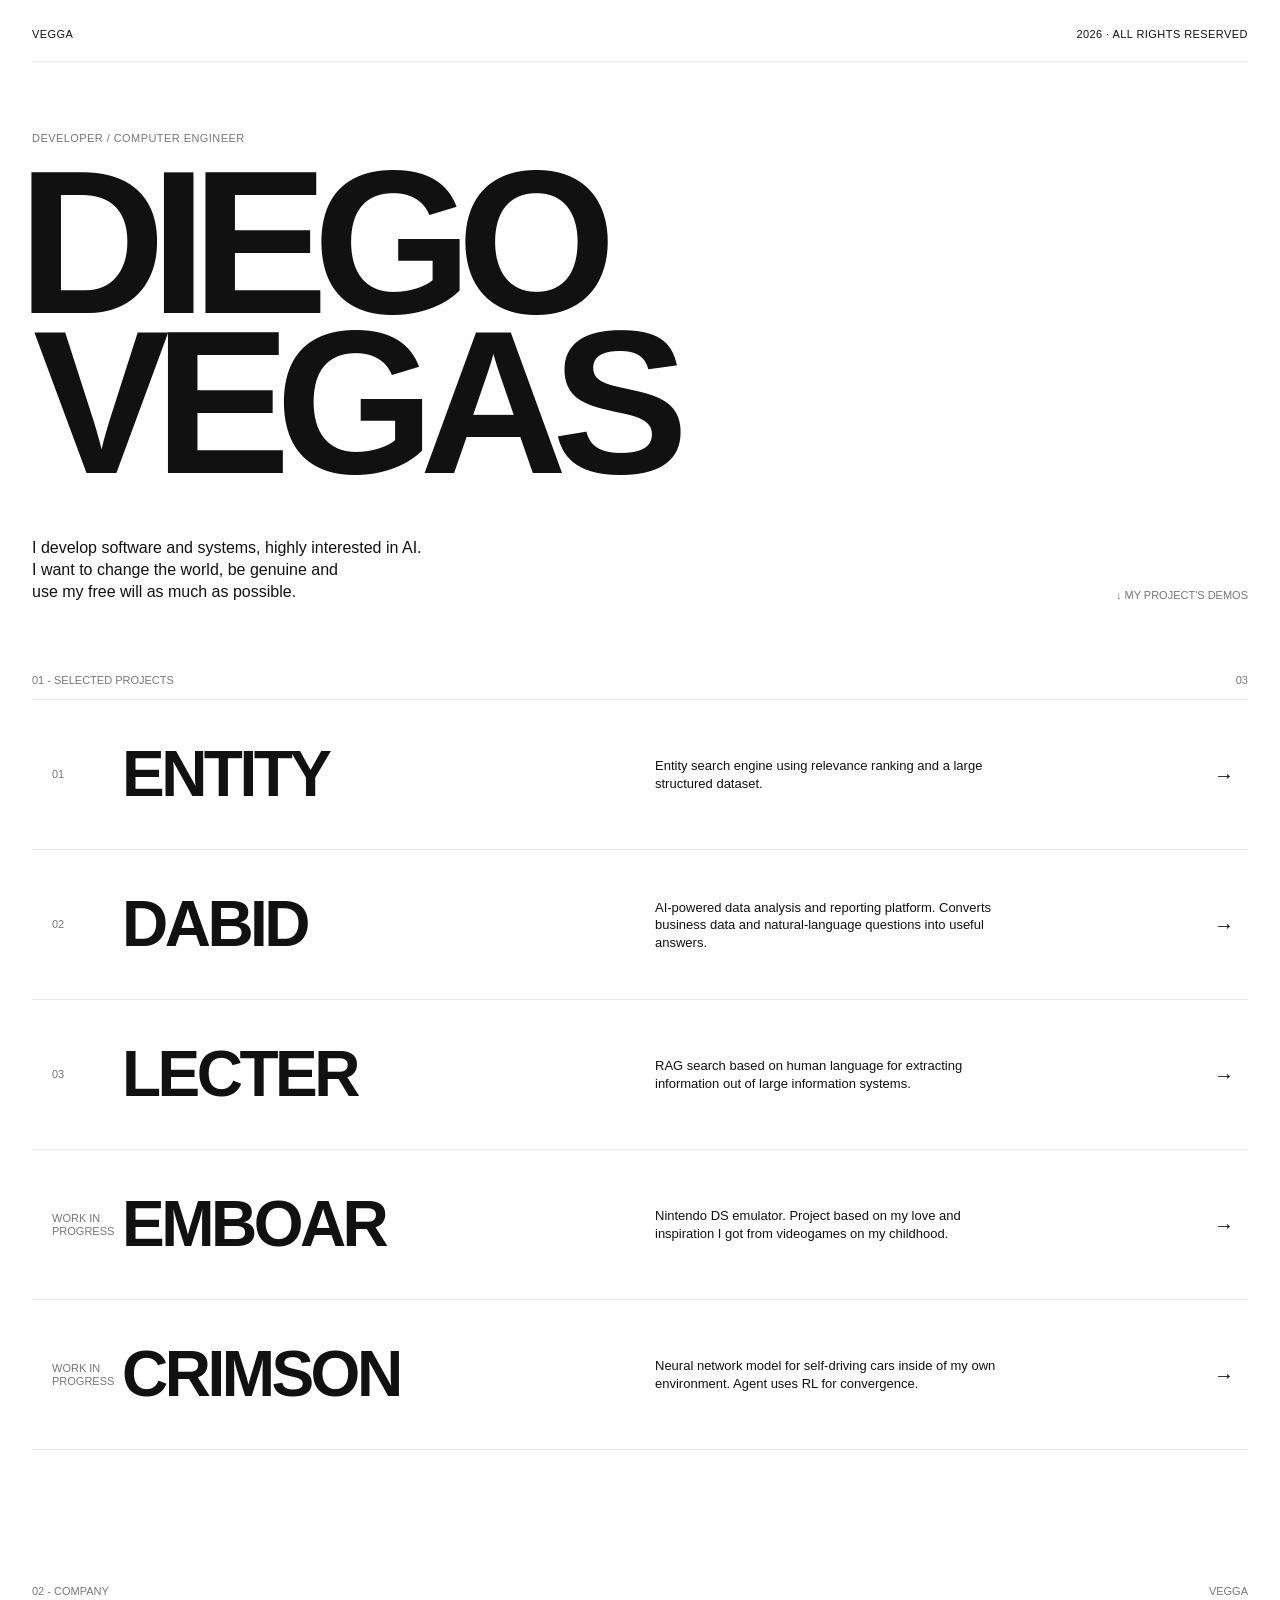
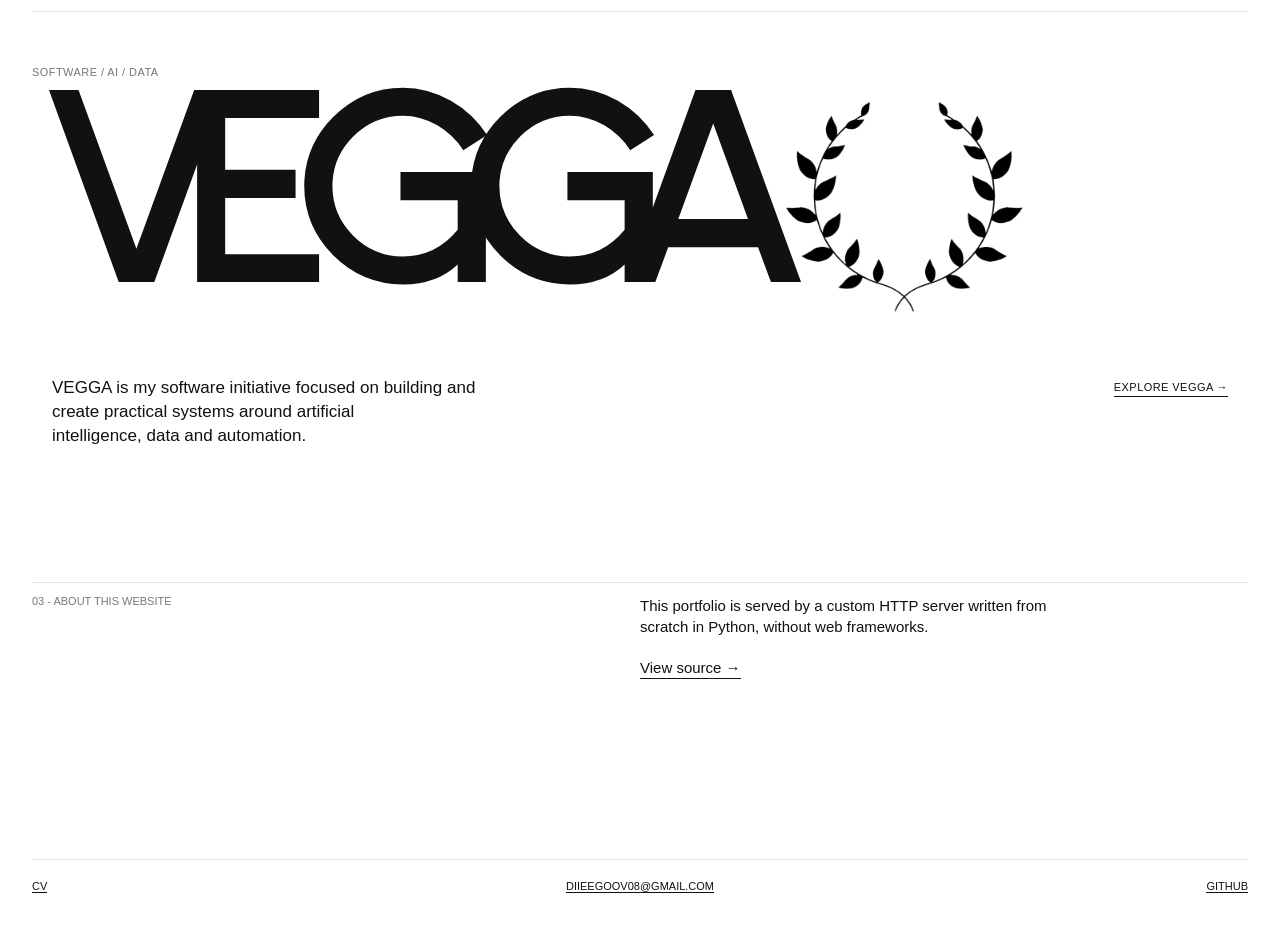
==== commit 6f7c0c02: "hub updated; crimson & emboar added w their respective develop pages; VEGGA section and rebranding p" ====
--- a/index.html
+++ b/index.html
@@ -1,209 +1,272 @@
 <!DOCTYPE html>
-
 <html lang="es">
-
-    <head>
-        <meta charset="UTF-8">
-        <meta name="viewport" content="width=device-width, initial-scale=1.0">
+<head>
+    <meta charset="UTF-8">
+    <meta name="viewport" content="width=device-width, initial-scale=1.0">
 
     <title>Diego Vegas | Portfolio</title>
 
     <link rel="stylesheet" href="style.css">
     <link rel="icon" type="image/x-icon" href="resources/icono/favicon.ico">
-
-    </head>
-
-    <body>
-
-        <main>
-
-            <nav class="topbar">
-
-                <div class="topbar-left">
-                    <span>VEGGA</span>
-                    
-                </div>
-
-                <div class="topbar-right">
-                    2026 · ALL RIGHTS RESERVED
-                </div>
-
-            </nav>
-
-
-            <header class="hero">
-
-                <div class="hero-label">
-                    Developer / Computer Engineer
-                </div>
-
-                <h1>
-                    DIEGO<br>VEGAS
-                </h1>
-
-                <div class="hero-bottom">
-
-                    <p class="hero-description">
-                        I develop software and systems, higly interested on AI.<br>
-                        I want to change the world, be genuine and use my freewill as much as possible.
-                    </p>
-
-                    <div class="scroll-label">
-                        ↓ My project's demos
-                    </div>
-
-                </div>
-
-            </header>
-
-
-
-            <section>
-
-                <div class="section-header">
-                    <span>Selected projects</span>
-                    <span>03</span>
-                </div>
-
-
-                <div class="projects">
-
-                    <a class="project" href="entity">
-
-                        <span class="project-number">
-                            01
-                        </span>
-
-                        <span class="project-name">
-                            ENTITY
-                        </span>
-
-                        <span class="project-description">
-                            Entity search engine using
-                            relevance ranking and a large
-                            structured dataset.
-                        </span>
-
-                        <span class="project-arrow">
-                            →
-                        </span>
-
-                    </a>
-
-                    <a class="project" href="dabid">
-
-                        <span class="project-number">
-                            02
-                        </span>
-
-                        <span class="project-name">
-                            DABID
-                        </span>
-
-                        <span class="project-description">
-                            AI-powered data analysis and
-                            reporting platform. Converts
-                            business data and natural-language
-                            questions into useful answers.
-                        </span>
-
-                        <span class="project-arrow">
-                            →
-                        </span>
-
-                    </a>
-
-                    <a class="project" href="lecter">
-
-                        <span class="project-number">
-                            03
-                        </span>
-
-                        <span class="project-name">
-                            LECTER
-                        </span>
-
-                        <span class="project-description">
-                            RAG search based on human language 
-                            for extracting information out of large
-                            information systems
-                        </span>
-
-                        <span class="project-arrow">
-                            →
-                        </span>
-
-                    </a>
-
-                    <a class="project" href="">
-
-                        <span class="project-number">
-                            WORK IN<br>PROGRESS
-                        </span>
-
-                        <span class="project-name">
-                            COMING SOON
-                        </span>
-
-                        <span class="project-description">
-                            Neuronal network model for self driving cars inside
-                            of my own environment. Agent uses RL for convergence
-                        </span>
-
-                        <span class="project-arrow">
-                            →
-                        </span>
-
-                    </a>
-
-                </div>
-
-            </section>
-
-            <section class="server-section">
-
-                <div class="server-label">
-                    About this website
-                </div>
-
-                <div class="server-text">
-
-                    This portfolio is served by a custom
-                    HTTP server written from scratch in Python,
-                    without web frameworks.
-
-                    <br>
-
-                    <a href="https://github.com/kkuntav/portfolio">
-                        View source →
-                    </a>
-
-                </div>
-
-            </section>
-
-            <footer>
-
-                <div>
-                    <a href="https://github.com/kkuntav">
-                        CV
+</head>
+
+<body>
+
+<main>
+
+    <nav class="topbar">
+        <div class="topbar-left">
+            <span>VEGGA</span>
+        </div>
+
+        <div class="topbar-right">
+            2026 · ALL RIGHTS RESERVED
+        </div>
+    </nav>
+
+    <header class="hero">
+
+        <div class="hero-label">
+            Developer / Computer Engineer
+        </div>
+
+        <h1>
+            DIEGO<br>
+            <span class="vegas-title">VEGAS</span>
+        </h1>
+
+        <div class="hero-bottom">
+
+            <p class="hero-description">
+                I develop software and systems, highly interested in AI.<br>
+                I want to change the world, be genuine and<br>
+                use my free will as much as possible.
+            </p>
+
+            <div class="scroll-label">
+                ↓ My project's demos
+            </div>
+
+        </div>
+
+    </header>
+
+    <section class="projects-section">
+
+        <div class="section-header">
+            <span>01 - Selected projects</span>
+            <span>03</span>
+        </div>
+
+        <div class="projects">
+
+            <a class="project" href="entity">
+
+                <span class="project-number">
+                    01
+                </span>
+
+                <span class="project-name">
+                    ENTITY
+                </span>
+
+                <span class="project-description">
+                    Entity search engine using relevance ranking
+                    and a large structured dataset.
+                </span>
+
+                <span class="project-arrow">
+                    →
+                </span>
+
+            </a>
+
+
+            <a class="project" href="dabid">
+
+                <span class="project-number">
+                    02
+                </span>
+
+                <span class="project-name">
+                    DABID
+                </span>
+
+                <span class="project-description">
+                    AI-powered data analysis and reporting platform.
+                    Converts business data and natural-language
+                    questions into useful answers.
+                </span>
+
+                <span class="project-arrow">
+                    →
+                </span>
+
+            </a>
+
+
+            <a class="project" href="lecter">
+
+                <span class="project-number">
+                    03
+                </span>
+
+                <span class="project-name">
+                    LECTER
+                </span>
+
+                <span class="project-description">
+                    RAG search based on human language for extracting
+                    information out of large information systems.
+                </span>
+
+                <span class="project-arrow">
+                    →
+                </span>
+
+            </a>
+
+
+            <a class="project" href="emboar">
+
+                <span class="project-number">
+                    WORK IN<br>
+                    PROGRESS
+                </span>
+
+                <span class="project-name">
+                    EMBOAR
+                </span>
+
+                <span class="project-description">
+                    Nintendo DS emulator. Project based on my love
+                    and inspiration I got from videogames on my childhood.
+                </span>
+
+                <span class="project-arrow">
+                    →
+                </span>
+
+            </a>
+
+
+            <a class="project" href="crimson">
+
+                <span class="project-number">
+                    WORK IN<br>
+                    PROGRESS
+                </span>
+
+                <span class="project-name">
+                    CRIMSON
+                </span>
+
+                <span class="project-description">
+                    Neural network model for self-driving cars inside
+                    of my own environment. Agent uses RL for convergence.
+                </span>
+
+                <span class="project-arrow">
+                    →
+                </span>
+
+            </a>
+
+        </div>
+
+    </section>
+
+    <section class="vegga-section">
+
+        <div class="section-header">
+            <span>02 - Company</span>
+            <span>VEGGA</span>
+        </div>
+
+        <div class="vegga-main">
+
+            <div class="vegga-label">
+                SOFTWARE / AI / DATA
+            </div>
+
+            <div class="vegga-title-row">
+
+                <h2>
+                    VEGGA
+                </h2>
+
+                <img
+                    class="vegga-logo"
+                    src="resources/logos/logo_negro.png"
+                    alt="VEGGA logo"
+                >
+
+            </div>
+
+            <div class="vegga-bottom">
+
+                <p class="vegga-description">
+                    VEGGA is my software initiative focused on
+                    building and create practical systems around artificial<br>
+                    intelligence, data and automation.
+                </p>
+
+                <div class="vegga-link">
+                    <a href="vegga">
+                        EXPLORE VEGGA →
                     </a>
                 </div>
 
-                <div class="center">
-                    <a href="mailto:diieegoov08@gmail.com" style="text-decoration: none">diieegoov08@gmail.com</a>
-                </div>
-
-                <div class="right">
-                    <a href="https://github.com/kkuntav">
-                        GITHUB
-                    </a>
-                </div>
-
-            </footer>
-
-        </main>
-
-    </body>
-
+            </div>
+
+        </div>
+
+    </section>
+
+    <section class="server-section">
+
+        <div class="server-label">
+            03 - About this website
+        </div>
+
+        <div class="server-text">
+
+            This portfolio is served by a custom HTTP server
+            written from scratch in Python, without web frameworks.
+
+            <br>
+
+            <a href="https://github.com/kkuntav/portfolio">
+                View source →
+            </a>
+
+        </div>
+
+    </section>
+
+    <footer>
+
+        <div>
+            <a href="https://github.com/kkuntav">
+                CV
+            </a>
+        </div>
+
+        <div class="center">
+            <a href="mailto:diieegoov08@gmail.com">
+                diieegoov08@gmail.com
+            </a>
+        </div>
+
+        <div class="right">
+            <a href="https://github.com/kkuntav">
+                GITHUB
+            </a>
+        </div>
+
+    </footer>
+
+</main>
+
+</body>
 </html>
--- a/style.css
+++ b/style.css
@@ -1,331 +1,526 @@
+@font-face {
+    font-family: 'VeggaFont';
+    src: url('resources/sf_new_republic/SF_New_Republic_SC_Bold.ttf') format('truetype');
+    font-weight: normal;
+    font-style: normal;
+}
+
+
+/* =========================
+   RESET
+========================= */
+
 * {
-margin: 0;
-padding: 0;
-box-sizing: border-box;
+    margin: 0;
+    padding: 0;
+    box-sizing: border-box;
 }
 
 html {
-scroll-behavior: smooth;
--webkit-font-smoothing: antialiased;
+    scroll-behavior: smooth;
+    -webkit-font-smoothing: antialiased;
 }
 
 body {
-background: #ffffff;
-color: #111111;
-font-family: Helvetica, Arial, sans-serif;
-line-height: 1.2;
+    background: #ffffff;
+    color: #111111;
+    font-family: Helvetica, Arial, sans-serif;
+    line-height: 1.2;
 }
 
 a {
-color: inherit;
-text-decoration: none;
-}
-
+    color: inherit;
+    text-decoration: none;
+}
 
 main {
-width: 100%;
-padding: 28px 32px 32px;
-}
+    width: 100%;
+    padding: 28px 32px 32px;
+}
+
+
+/* =========================
+   TOP BAR
+========================= */
 
 .topbar {
-display: grid;
-grid-template-columns: 1fr 1fr;
-align-items: center;
-
-padding-bottom: 20px;
-margin-bottom: 6vh;
-border-bottom: 1px solid #e9e9e9;
-
-font-size: 11px;
-text-transform: uppercase;
-letter-spacing: 0.04em;
-
+    display: grid;
+    grid-template-columns: 1fr 1fr;
+    align-items: center;
+
+    padding-bottom: 20px;
+    margin-bottom: 6vh;
+
+    border-bottom: 1px solid #e9e9e9;
+
+    font-size: 11px;
+    text-transform: uppercase;
+    letter-spacing: 0.04em;
 }
 
 .topbar-left {
-display: flex;
-align-items: center;
-gap: 8px;
-}
-
-.topbar-logo {
-width: 16px;
-height: auto;
-display: block;
+    display: flex;
+    align-items: center;
+    gap: 8px;
 }
 
 .topbar-right {
-text-align: right;
-}
+    text-align: right;
+}
+
+
+/* =========================
+   HERO
+========================= */
 
 .hero {
-min-height: 62vh;
-
-display: flex;
-flex-direction: column;
-justify-content: flex-end;
-
-padding-bottom: 8vh;
-
+    min-height: 62vh;
+
+    display: flex;
+    flex-direction: column;
+    justify-content: flex-end;
+
+    padding-bottom: 8vh;
 }
 
 .hero-label {
-font-size: 11px;
-text-transform: uppercase;
-letter-spacing: 0.04em;
-color: #777777;
-
-margin-bottom: 18px;
-
+    font-size: 11px;
+    text-transform: uppercase;
+    letter-spacing: 0.04em;
+
+    color: #777777;
+
+    margin-bottom: 18px;
 }
 
 .hero h1 {
-font-size: clamp(5rem, 16vw, 15rem);
-font-weight: 700;
-
-letter-spacing: -0.075em;
-line-height: 0.78;
-
-margin-left: -0.07em;
-
+    font-size: clamp(5rem, 16vw, 15rem);
+
+    font-weight: 700;
+
+    letter-spacing: -0.075em;
+    line-height: 0.78;
+
+    margin-left: -0.07em;
+}
+
+.vegas-title {
+    display: inline-block;
+    transform: translateX(0.075em);
 }
 
 .hero-bottom {
-display: flex;
-justify-content: space-between;
-align-items: flex-end;
-
-margin-top: 55px;
-
+    display: flex;
+    justify-content: space-between;
+    align-items: flex-end;
+
+    margin-top: 55px;
 }
 
 .hero-description {
-max-width: 420px;
-
-font-size: 16px;
-line-height: 1.35;
-
+    max-width: 420px;
+
+    font-size: 16px;
+    line-height: 1.35;
 }
 
 .scroll-label {
-font-size: 11px;
-text-transform: uppercase;
-color: #777777;
-}
-
+    font-size: 11px;
+
+    text-transform: uppercase;
+
+    color: #777777;
+}
+
+
+/* =========================
+   SECTION HEADER
+========================= */
 
 .section-header {
-display: flex;
-justify-content: space-between;
-
-padding-bottom: 12px;
-
-border-bottom: 1px solid #e9e9e9;
-
-font-size: 11px;
-text-transform: uppercase;
-color: #777777;
-
-}
+    display: flex;
+    justify-content: space-between;
+
+    padding-bottom: 12px;
+
+    border-bottom: 1px solid #e9e9e9;
+
+    font-size: 11px;
+    text-transform: uppercase;
+
+    color: #777777;
+}
+
+
+/* =========================
+   PROJECTS
+========================= */
 
 .projects {
-margin-top: 0;
+    margin-top: 0;
 }
 
 .project {
-display: grid;
-grid-template-columns: 70px 1fr 1fr 40px;
-align-items: center;
-
-min-height: 150px;
-
-border-bottom: 1px solid #e9e9e9;
-
-transition:
-    padding 0.25s ease,
-    background 0.25s ease;
-
-}
-
-.project {
-padding-left: 20px;
-padding-right: 20px;
+    display: grid;
+    grid-template-columns: 70px 1fr 1fr 40px;
+
+    align-items: center;
+
+    min-height: 150px;
+
+    padding-left: 20px;
+    padding-right: 20px;
+
+    border-bottom: 1px solid #e9e9e9;
+
+    transition:
+        padding 0.25s ease,
+        background 0.25s ease;
 }
 
 .project-number {
-font-size: 11px;
-color: #777777;
+    font-size: 11px;
+    color: #777777;
 }
 
 .project-name {
-font-size: clamp(2.3rem, 5vw, 5rem);
-font-weight: 700;
-
-letter-spacing: -0.055em;
-line-height: 0.9;
-
+    font-size: clamp(2.3rem, 5vw, 5rem);
+
+    font-weight: 700;
+
+    letter-spacing: -0.055em;
+    line-height: 0.9;
 }
 
 .project-description {
-font-size: 13px;
-line-height: 1.35;
-
-max-width: 360px;
-
+    max-width: 360px;
+
+    font-size: 13px;
+    line-height: 1.35;
 }
 
 .project-arrow {
-text-align: right;
-font-size: 20px;
-
-transition: transform 0.25s ease;
-
-}
-
-.project .project-arrow {
-transform: translateX(6px);
-}
+    text-align: right;
+
+    font-size: 20px;
+
+    transform: translateX(6px);
+
+    transition: transform 0.25s ease;
+}
+
+.project:hover {
+    padding-left: 28px;
+    padding-right: 12px;
+}
+
+.project:hover .project-arrow {
+    transform: translateX(0);
+}
+
+
+/* =========================
+   VEGGA
+========================= */
+
+.vegga-section {
+    margin-top: 15vh;
+}
+
+.vegga-main {
+    padding-top: 6vh;
+}
+
+.vegga-label {
+    margin-bottom: 18px;
+
+    font-size: 11px;
+    text-transform: uppercase;
+    letter-spacing: 0.04em;
+
+    color: #777777;
+}
+
+
+/* VEGGA TITLE + LOGO */
+
+.vegga-title-row {
+    display: flex;
+    align-items: center;
+
+    gap: 2vw;
+
+    padding-left: 20px;
+}
+
+.vegga-title-row h2 {
+    font-family: 'VeggaFont', Helvetica, Arial, sans-serif;
+
+    font-size: clamp(7rem, 22vw, 22rem);
+
+    font-weight: normal;
+
+    letter-spacing: -0.16em;
+    line-height: 0.72;
+
+    margin-left: 0;
+}
+
+.vegga-logo {
+    width: clamp(170px, 20vw, 290px);
+    height: auto;
+
+    object-fit: contain;
+
+    display: block;
+}
+
+
+/* VEGGA DESCRIPTION + LINK */
+
+.vegga-bottom {
+    display: flex;
+    justify-content: space-between;
+    align-items: flex-start;
+
+    margin-top: 7vh;
+}
+
+.vegga-description {
+    max-width: 430px;
+
+    margin-left: 20px;
+
+    font-size: 17px;
+    line-height: 1.4;
+}
+
+.vegga-link {
+    margin-right: 20px;
+}
+
+.vegga-link a {
+    font-size: 11px;
+
+    text-transform: uppercase;
+    letter-spacing: 0.04em;
+
+    border-bottom: 1px solid #111111;
+
+    padding-bottom: 3px;
+}
+
+
+/* =========================
+   ABOUT THIS WEBSITE
+========================= */
 
 .server-section {
-display: grid;
-grid-template-columns: 1fr 1fr;
-
-margin-top: 18vh;
-padding-top: 20px;
-
-border-top: 1px solid #e9e9e9;
-
+    display: grid;
+    grid-template-columns: 1fr 1fr;
+
+    margin-top: 15vh;
+    padding-top: 12px;
+
+    border-top: 1px solid #e9e9e9;
 }
 
 .server-label {
-font-size: 11px;
-text-transform: uppercase;
-color: #777777;
+    font-size: 11px;
+
+    text-transform: uppercase;
+
+    color: #777777;
 }
 
 .server-text {
-max-width: 420px;
-
-font-size: 15px;
-line-height: 1.4;
-
+    max-width: 420px;
+
+    font-size: 15px;
+    line-height: 1.4;
 }
 
 .server-text a {
-display: inline-block;
-
-margin-top: 20px;
-
-border-bottom: 1px solid #111111;
-
-}
-
+    display: inline-block;
+
+    margin-top: 20px;
+
+    border-bottom: 1px solid #111111;
+}
+
+
+/* =========================
+   FOOTER
+========================= */
 
 footer {
-display: grid;
-grid-template-columns: 1fr 1fr 1fr;
-
-margin-top: 20vh;
-padding-top: 20px;
-
-border-top: 1px solid #e9e9e9;
-
-font-size: 11px;
-text-transform: uppercase;
-
+    display: grid;
+    grid-template-columns: 1fr 1fr 1fr;
+
+    margin-top: 20vh;
+    padding-top: 20px;
+
+    border-top: 1px solid #e9e9e9;
+
+    font-size: 11px;
+    text-transform: uppercase;
 }
 
 footer .center {
-text-align: center;
+    text-align: center;
 }
 
 footer .right {
-text-align: right;
-} 
+    text-align: right;
+}
 
 footer a {
-border-bottom: 1px solid transparent;
-color: inherit; 
-text-decoration: none;
-border-color: #111111;
-transition: border-color 0.2s ease;
-
-}
-
-footer a:hover { text-decoration: none; }
-
-/* SCROLLBAR */ 
-::-webkit-scrollbar { 
-    width: 5px; 
-} 
-::-webkit-scrollbar-track { 
-    background: #ffffff; 
-} 
-::-webkit-scrollbar-thumb { 
-    background: #cccccc; 
-} 
-::-webkit-scrollbar-thumb:hover { 
-    background: #999999; 
-}
-
-
-/* mobiel part */
+    border-bottom: 1px solid #111111;
+
+    color: inherit;
+    text-decoration: none;
+
+    transition: border-color 0.2s ease;
+}
+
+
+/* =========================
+   SCROLLBAR
+========================= */
+
+::-webkit-scrollbar {
+    width: 5px;
+}
+
+::-webkit-scrollbar-track {
+    background: #ffffff;
+}
+
+::-webkit-scrollbar-thumb {
+    background: #cccccc;
+}
+
+::-webkit-scrollbar-thumb:hover {
+    background: #999999;
+}
+
+
+/* =========================
+   MOBILE
+========================= */
+
 @media (max-width: 700px) {
 
-main {
-    padding: 20px;
-}
-
-.hero {
-    min-height: 65vh;
-}
-
-.hero h1 {
-    font-size: clamp(4.5rem, 23vw, 9rem);
-}
-
-.hero-bottom {
-    display: block;
-}
-
-.hero-description {
-    max-width: 330px;
-}
-
-.scroll-label {
-    margin-top: 30px;
-}
-
-.project {
-    grid-template-columns: 35px 1fr 25px;
-    min-height: 125px;
-}
-
-.project-description {
-    display: none;
-}
-
-.project-name {
-    font-size: clamp(2.2rem, 12vw, 4rem);
-}
-
-.server-section {
-    grid-template-columns: 1fr;
-    gap: 30px;
-
-    margin-top: 15vh;
-}
-
-footer {
-    grid-template-columns: 1fr;
-    gap: 15px;
-
-    margin-top: 15vh;
-}
-
-footer .center,
-footer .right {
-    text-align: left;
-}
-
+    main {
+        padding: 20px;
+    }
+
+
+    /* HERO */
+
+    .hero {
+        min-height: 65vh;
+    }
+
+    .hero h1 {
+        font-size: clamp(4.5rem, 23vw, 9rem);
+    }
+
+    .hero-bottom {
+        display: block;
+    }
+
+    .hero-description {
+        max-width: 330px;
+    }
+
+    .scroll-label {
+        margin-top: 30px;
+    }
+
+
+    /* PROJECTS */
+
+    .project {
+        grid-template-columns: 35px 1fr 25px;
+
+        min-height: 125px;
+    }
+
+    .project-description {
+        display: none;
+    }
+
+    .project-name {
+        font-size: clamp(2.2rem, 12vw, 4rem);
+    }
+
+
+    /* VEGGA */
+
+    .vegga-section {
+        margin-top: 12vh;
+    }
+
+    .vegga-main {
+        padding-top: 8vh;
+    }
+
+    .vegga-title-row {
+        gap: 20px;
+        padding-left: 0;
+    }
+
+    .vegga-title-row h2 {
+        font-size: clamp(5rem, 25vw, 9rem);
+        letter-spacing: -0.10em;
+    }
+
+    .vegga-logo {
+        width: 85px;
+    }
+
+    .vegga-bottom {
+        display: block;
+    }
+
+    .vegga-description {
+        max-width: 330px;
+
+        margin-top: 0;
+        margin-left: 0;
+    }
+
+    .vegga-link {
+        margin-top: 30px;
+        margin-left: 0;
+        margin-right: 0;
+    }
+
+
+    /* ABOUT */
+
+    .server-section {
+        grid-template-columns: 1fr;
+
+        gap: 30px;
+
+        margin-top: 12vh;
+    }
+
+
+    /* FOOTER */
+
+    footer {
+        grid-template-columns: 1fr;
+
+        gap: 15px;
+
+        margin-top: 15vh;
+    }
+
+    footer .center,
+    footer .right {
+        text-align: left;
+    }
 }
